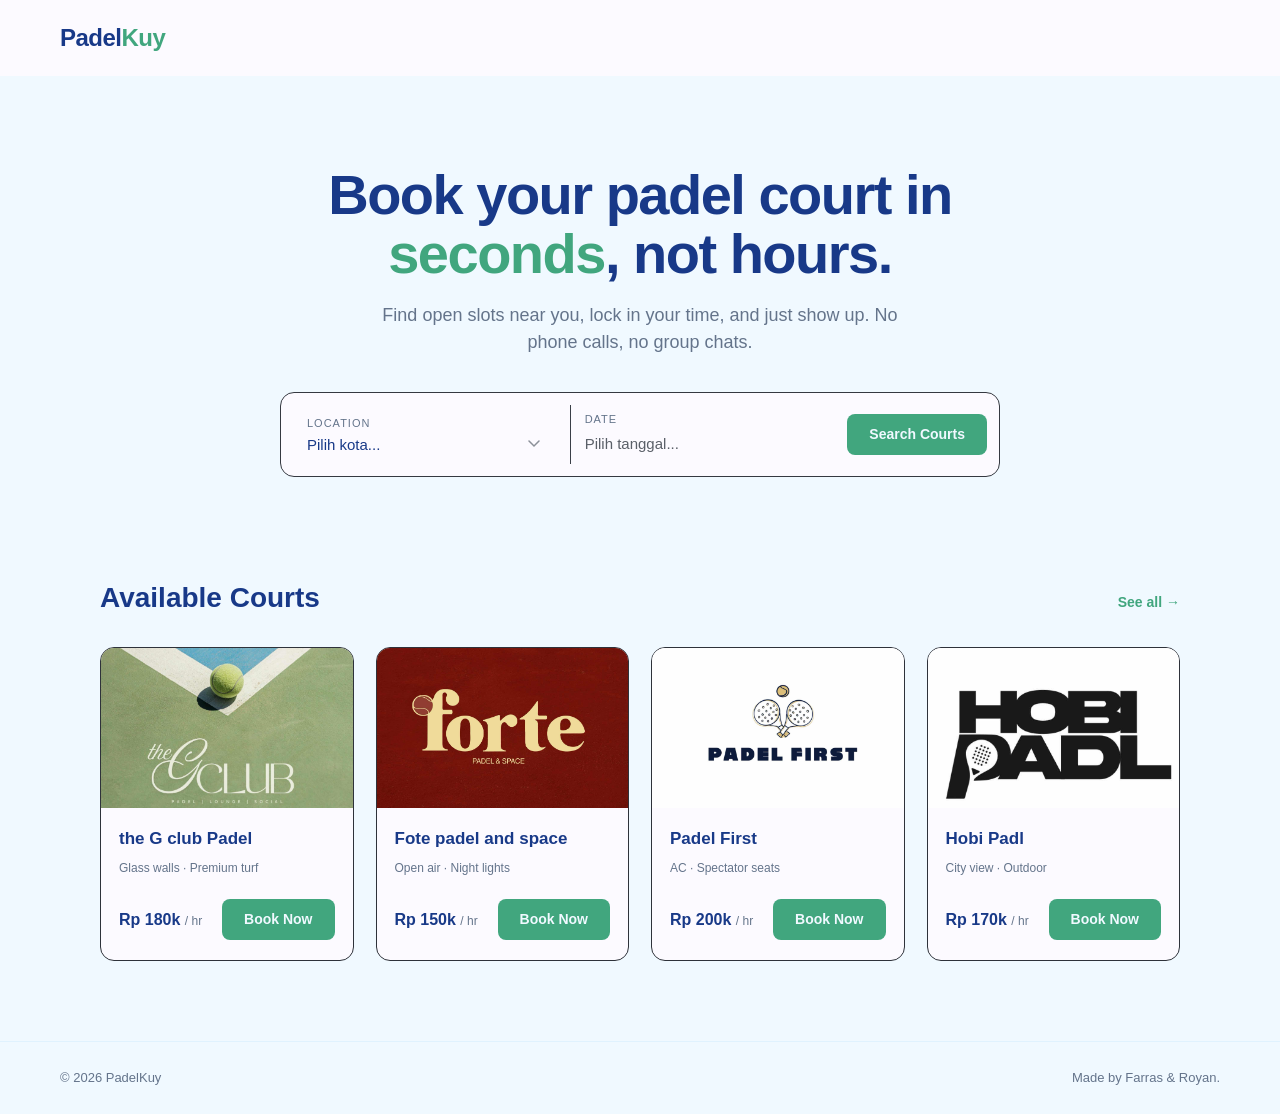
==== public/index.html @ ac5d09ec "chore: restructure to public/ web root - move frontend (index.html, detail.html, main.js, css/, asse" ====
<!DOCTYPE html>
<html lang="en">
<head>
<meta charset="UTF-8">
<meta name="viewport" content="width=device-width, initial-scale=1.0">
<title>PadelKuy — Book Your Court</title>
<link rel="stylesheet" href="css/style.css">
<script src="main.js"></script>
</head>
<body>

  <nav class="navbar">
    <div class="logo">Padel<span>Kuy</span></div>
  </nav>

  <section class="hero">
    <h1>Book your padel court in <em>seconds</em>, not hours.</h1>
    <p>Find open slots near you, lock in your time, and just show up. No phone calls, no group chats.</p>

    <div class="search-bar">
      <div class="search-field">
        <label for="loc">Location</label>
        <select id="loc">
          <option value="" disabled selected>Pilih kota...</option>
          <option>Jakarta Selatan</option>
          <option>Jakarta Pusat</option>
          <option>Jakarta Barat</option>
          <option>Jakarta Utara</option>
          <option>Bandung</option>
          <option>Bali</option>
          <option>Surabaya</option>
          <option>Yogyakarta</option>
        </select>
      </div>

      <div class="search-field" id="date-picker-wrapper">
        <label>Date</label>
        <div id="date-display" class="custom-select-display">Pilih tanggal...</div>
        <input type="hidden" id="selected-date" name="date">

        <div id="custom-calendar-popup" class="calendar-popup">
          <div class="calendar-head">
            <h4 id="kalender-bulan-tahun">April 2026</h4>
            <div class="calendar-nav">
              <button type="button" id="prev-month">‹</button>
              <button type="button" id="next-month">›</button>
            </div>
          </div>
          <div class="calendar" id="kalender-grid">
          </div>
        </div>
      </div>
      <a href="#courts" class="btn btn-primary">Search Courts</a>
    </div>
  </section>

  <section id="courts" class="courts">
    <div class="courts-header">
      <h2>Available Courts</h2>
      <a href="#" class="link">See all →</a>
    </div>

    <div class="court-grid">

      <div class="court-card">
        <div class="court-image">
          <img src="assets/images/court-1-image.jpeg" alt="the G club Padel">
        </div>
        <div class="court-body">
          <h3>the G club Padel</h3>
          <span class="court-tag">Glass walls · Premium turf</span>
          <div class="court-foot">
            <div class="price">Rp 180k <small>/ hr</small></div>
            <a href="detail.html#court-1" class="btn btn-primary">Book Now</a>
          </div>
        </div>
      </div>

      <div class="court-card">
        <div class="court-image">
          <img src="assets/images/court-2-image.jpeg" alt="Fote padel and space">
        </div>
        <div class="court-body">
          <h3>Fote padel and space</h3>
          <span class="court-tag">Open air · Night lights</span>
          <div class="court-foot">
            <div class="price">Rp 150k <small>/ hr</small></div>
            <a href="detail.html#court-2" class="btn btn-primary">Book Now</a>
          </div>
        </div>
      </div>

      <div class="court-card">
        <div class="court-image">
          <img src="assets/images/court-3-image.jpeg" alt="Padel First">
        </div>
        <div class="court-body">
          <h3>Padel First</h3>
          <span class="court-tag">AC · Spectator seats</span>
          <div class="court-foot">
            <div class="price">Rp 200k <small>/ hr</small></div>
            <a href="detail.html#court-3" class="btn btn-primary">Book Now</a>
          </div>
        </div>
      </div>

      <div class="court-card">
        <div class="court-image">
          <img src="assets/images/court-4-image.jpeg" alt="Hobi Padl">
        </div>
        <div class="court-body">
          <h3>Hobi Padl</h3>
          <span class="court-tag">City view · Outdoor</span>
          <div class="court-foot">
            <div class="price">Rp 170k <small>/ hr</small></div>
            <a href="detail.html#court-4" class="btn btn-primary">Book Now</a>
          </div>
        </div>
      </div>

    </div>
  </section>

  <footer class="footer">
    <div>© 2026 PadelKuy</div>
    <div>Made by Farras & Royan.</div>
  </footer>

</body>
</html>
---- public/css/style.css ----
:root {
  --neon: #41A67E;
  --neon-dim: #338665;
  --backcolor: #F0F9FF;
  --backcolor-soft: #fcfaff;
  --text: #183988;
  --muted: #64748B;
  --line: #E0F2FE;
}

* { box-sizing: border-box; margin: 0; padding: 0; }

body {
  font-family: -apple-system, "Segoe UI", Roboto, sans-serif;
  background: var(--backcolor);
  color: var(--text);
  line-height: 1.5;
}

a { color: inherit; text-decoration: none; }

.navbar {
  display: flex;
  background-color: var(--backcolor-soft);
  justify-content: space-between;
  align-items: center;
  padding: 20px 60px;
  border-bottom: none;
}

.logo { font-size: 24px; font-weight: 800; letter-spacing: -0.5px; }
.logo span { color: var(--neon); }

.btn {
  display: inline-block;
  padding: 10px 22px;
  border-radius: 8px;
  border: none;
  font-weight: 600;
  cursor: pointer;
  font-size: 14px;
  font-family: inherit;
  transition: transform 0.15s ease, background 0.2s ease;
}
.btn:hover { transform: translateY(-1px); }

.btn-primary { background: var(--neon); color: var(--backcolor); }
.btn-primary:hover { background: var(--neon-dim); }

.btn-ghost {
  background: transparent;
  color: var(--text);
  border: 1px solid #3a3f47;
}
.btn-ghost:hover { border-color: var(--neon); color: var(--neon); }

.footer {
  border-top: 1px solid var(--line);
  padding: 26px 60px;
  display: flex;
  justify-content: space-between;
  color: var(--muted);
  font-size: 13px;
}

/* ─── Homepage ─────────────────────────────────────────── */

.hero {
  padding: 90px 60px 70px;
  max-width: 1200px;
  margin: 0 auto;
  text-align: center
}

.hero h1 {
  font-size: 56px;
  font-weight: 800;
  line-height: 1.05;
  letter-spacing: -1.5px;
  max-width: 780px;
  margin-bottom: 18px;
  margin: 0 auto 18px auto;
}
.hero h1 em {
  color: var(--neon);
  font-style: normal;
  margin: 0 auto 18px auto;
}
.hero p {
  color: var(--muted);
  font-size: 18px;
  margin-bottom: 36px;
  max-width: 560px;
  margin: 0 auto 36px auto;
}

.search-bar {
  display: flex;
  gap: 12px;
  background: var(--backcolor-soft);
  padding: 12px;
  border-radius: 14px;
  max-width: 720px;
  align-items: center;
  border: 1px solid #353941;
  margin: 0 auto;
  text-align: left;
}

.search-field {
  flex: 1;
  display: flex;
  flex-direction: column;
  padding: 6px 14px;
}
.search-field + .search-field {
  border-left: 1px solid #3a3f47;
}
.search-field label {
  font-size: 11px;
  text-transform: uppercase;
  letter-spacing: 1px;
  color: var(--muted);
  margin-bottom: 4px;
}
.search-field input,
.search-field select {
  background: transparent;
  border: none;
  color: var(--text);
  font-size: 15px;
  outline: none;
  font-family: inherit;
  width: 100%;
}
.search-field input::placeholder { color: #5a5f68; }
.search-field select {
  cursor: pointer;
  -webkit-appearance: none;
  appearance: none;
  background-image: url("data:image/svg+xml,%3Csvg xmlns='http://www.w3.org/2000/svg' width='12' height='8' viewBox='0 0 12 8'%3E%3Cpath d='M1 1l5 5 5-5' stroke='%238b9099' stroke-width='1.5' fill='none' stroke-linecap='round'/%3E%3C/svg%3E");
  background-repeat: no-repeat;
  background-position: right 4px center;
  padding-right: 20px;
}
.search-field select option {
  background: var(--backcolor-soft);
  color: var(--text);
}

#date-picker-wrapper {
  position: relative;
}
.custom-select-display {
  color: #5a5f68;
  font-size: 15px;
  cursor: pointer;
  padding: 2px 0;
  display: flex;
  justify-content: space-between;
  align-items: center;
}
.custom-select-display.has-value {
  color: var(--text);
}
.calendar-popup {
  display: none;
  position: absolute;
  top: 100%;
  left: 0;
  width: 320px;
  background: var(--backcolor-soft);
  border: 1px solid var(--line);
  border-radius: 14px;
  padding: 20px;
  z-index: 1000;
  box-shadow: 0 10px 30px rgba(0,0,0,0.5);
  margin-top: 15px;
}
.calendar-popup.active {
  display: block;
}

.courts {
  padding: 30px 60px 80px;
  max-width: 1200px;
  margin: 0 auto;
}

.courts-header {
  display: flex;
  justify-content: space-between;
  align-items: baseline;
  margin-bottom: 28px;
}
.courts-header h2 { font-size: 28px; font-weight: 700; }
.courts-header .link { color: var(--neon); font-size: 14px; font-weight: 600; }

.court-grid {
  display: grid;
  grid-template-columns: repeat(4, 1fr);
  gap: 22px;
}

.court-card {
  background: var(--backcolor-soft);
  border-radius: 14px;
  overflow: hidden;
  border: 1px solid #2e323a;
  display: flex;
  flex-direction: column;
  transition: border-color 0.2s ease, transform 0.2s ease;
}
.court-card:hover {
  border-color: var(--neon);
  transform: translateY(-3px);
}

.court-image {
  height: 160px;
  overflow: hidden;
  background: #3a3f47;
}
.court-image img {
  width: 100%;
  height: 100%;
  object-fit: cover;
  display: block;
  transition: transform 0.3s ease;
}
.court-card:hover .court-image img { transform: scale(1.05); }

.court-body {
  padding: 18px 18px 20px;
  display: flex;
  flex-direction: column;
  gap: 8px;
  flex: 1;
}
.court-body h3 { font-size: 17px; font-weight: 700; }
.court-tag { font-size: 12px; color: var(--muted); }

.court-foot {
  margin-top: 14px;
  display: flex;
  justify-content: space-between;
  align-items: center;
}
.price { font-size: 16px; font-weight: 700; }
.price small { color: var(--muted); font-weight: 400; font-size: 12px; }

/* ─── Detail Page ───────────────────────────────────────── */

.back-container {
  max-width: 1200px;
  margin: 0 auto;
  padding: 20px 60px 0; 
}

.btn-back {
  display: inline-flex;
  align-items: center;
  gap: 8px;
  color: var(--neon); 
  font-weight: 600;
  font-size: 14px;
  transition: transform 0.2s ease, color 0.2s ease;
  text-decoration: none;
}

.btn-back i {
  font-size: 12px;
}

.btn-back:hover {
  color: var(--neon-dim);
  transform: translateX(-5px); 
}

/* .breadcrumb {
  padding-top: 10px !important; 
}

/* .breadcrumb {
  max-width: 1200px;
  margin: 0 auto;
  padding: 24px 60px 0;
  color: var(--muted);
  font-size: 13px;
}
.breadcrumb a:hover { color: var(--neon); } */

.detail-wrap {
  max-width: 1200px;
  margin: 0 auto;
  padding: 28px 60px 70px;
  display: grid;
  grid-template-columns: 1.4fr 1fr;
  gap: 40px;
}

.court-hero-img {
  height: 380px;
  border-radius: 16px;
  overflow: hidden;
  background: #3a3f47;
  margin-bottom: 26px;
}
.court-hero-img img {
  width: 100%;
  height: 100%;
  object-fit: cover;
  display: block;
}

.court-previews {
  display: grid;
  grid-template-columns: repeat(3, 1fr);
  gap: 10px;
  margin-bottom: 26px;
}

.preview-thumb {
  height: 110px;
  border-radius: 10px;
  overflow: hidden;
  background: #3a3f47;
  cursor: pointer;
  transition: filter 0.2s ease, transform 0.2s ease;
}
.preview-thumb:hover {
  filter: brightness(1.15);
  transform: translateY(-2px);
}
.preview-thumb img {
  width: 100%;
  height: 100%;
  object-fit: cover;
  display: block;
}

.court-title {
  font-size: 34px;
  font-weight: 800;
  letter-spacing: -0.8px;
  margin-bottom: 6px;
}
.court-loc {
  color: var(--muted);
  font-size: 15px;
  margin-bottom: 28px;
}
.court-loc::before { content: "📍 "; }

.section-title {
  font-size: 18px;
  font-weight: 700;
  margin-bottom: 14px;
}

.about-text {
  color: #c0c4cc;
  font-size: 15px;
  margin-bottom: 30px;
}

.amenities {
  display: grid;
  grid-template-columns: repeat(2, 1fr);
  gap: 10px 20px;
  list-style: none;
}
.amenities li {
  background: var(--backcolor-soft);
  border: 1px solid var(--line);
  padding: 12px 14px;
  border-radius: 10px;
  font-size: 14px;
  display: flex;
  align-items: center;
  gap: 10px;
}
.amenities li::before { content: "✓"; color: var(--neon); font-weight: 700; }

.booking-widget {
  background: var(--backcolor-soft);
  border: 1px solid var(--line);
  border-radius: 16px;
  padding: 26px;
  position: sticky;
  top: 24px;
  height: fit-content;
}

.price-row {
  display: flex;
  justify-content: space-between;
  align-items: baseline;
  margin-bottom: 22px;
  padding-bottom: 18px;
  border-bottom: 1px solid var(--line);
}
.price-row .price { font-size: 24px; font-weight: 800; }
.price-row .price small { color: var(--muted); font-weight: 400; font-size: 13px; }
.rating { color: var(--neon); font-size: 14px; font-weight: 600; }

.calendar-head {
  display: flex;
  justify-content: space-between;
  align-items: center;
  margin-bottom: 12px;
}
.calendar-head h4 { font-size: 15px; font-weight: 700; }
.calendar-nav { display: flex; gap: 6px; }
.calendar-nav button {
  background: transparent;
  border: 1px solid #3a3f47;
  color: var(--text);
  width: 28px;
  height: 28px;
  border-radius: 6px;
  cursor: pointer;
}

.calendar {
  display: grid;
  grid-template-columns: repeat(7, 1fr);
  gap: 4px;
  margin-bottom: 24px;
}
.day-label {
  text-align: center;
  font-size: 11px;
  color: var(--muted);
  text-transform: uppercase;
  padding: 6px 0;
}
.date-cell {
  aspect-ratio: 1 / 1;
  display: flex;
  align-items: center;
  justify-content: center;
  font-size: 13px;
  border-radius: 8px;
  cursor: pointer;
  background-color: #ebebeb;
  color: var(--text);
  transition: background 0.15s ease;
}
.date-cell:hover { background: var(--line); }
.date-cell.muted { color: var(--text); cursor: default; }
.date-cell.muted:hover { background: transparent; }
.date-cell.past {
  color: var(--text);
  background: transparent;
  cursor: not-allowed;
}
.date-cell.past:hover { background: transparent; }
a.date-cell.today {
  border: 1px solid var(--neon);
  color: var(--neon);
  font-weight: 600;
}

/* court-1 is the default; courts 2/3/4 are hidden until targeted */
.court-section { display: none; }
#court-1 { display: block; }

/* Hide court-1 when court 2/3/4 (or their slots) are active */
body:has(#court-2:target) #court-1,
body:has(#court-3:target) #court-1,
body:has(#court-4:target) #court-1,
body:has(#c2-slots-26:target) #court-1, body:has(#c2-slots-27:target) #court-1,
body:has(#c2-slots-28:target) #court-1, body:has(#c2-slots-29:target) #court-1,
body:has(#c2-slots-30:target) #court-1,
body:has(#c3-slots-26:target) #court-1, body:has(#c3-slots-27:target) #court-1,
body:has(#c3-slots-28:target) #court-1, body:has(#c3-slots-29:target) #court-1,
body:has(#c3-slots-30:target) #court-1,
body:has(#c4-slots-26:target) #court-1, body:has(#c4-slots-27:target) #court-1,
body:has(#c4-slots-28:target) #court-1, body:has(#c4-slots-29:target) #court-1,
body:has(#c4-slots-30:target) #court-1 { display: none; }

/* Show court-2 when it or its slots are targeted */
body:has(#court-2:target) #court-2,
body:has(#c2-slots-26:target) #court-2, body:has(#c2-slots-27:target) #court-2,
body:has(#c2-slots-28:target) #court-2, body:has(#c2-slots-29:target) #court-2,
body:has(#c2-slots-30:target) #court-2 { display: block; }

/* Show court-3 when it or its slots are targeted */
body:has(#court-3:target) #court-3,
body:has(#c3-slots-26:target) #court-3, body:has(#c3-slots-27:target) #court-3,
body:has(#c3-slots-28:target) #court-3, body:has(#c3-slots-29:target) #court-3,
body:has(#c3-slots-30:target) #court-3 { display: block; }

/* Show court-4 when it or its slots are targeted */
body:has(#court-4:target) #court-4,
body:has(#c4-slots-26:target) #court-4, body:has(#c4-slots-27:target) #court-4,
body:has(#c4-slots-28:target) #court-4, body:has(#c4-slots-29:target) #court-4,
body:has(#c4-slots-30:target) #court-4 { display: block; }

body:has(#c1-slots-26:target) a[href="#c1-slots-26"],
body:has(#c1-slots-27:target) a[href="#c1-slots-27"],
body:has(#c1-slots-28:target) a[href="#c1-slots-28"],
body:has(#c1-slots-29:target) a[href="#c1-slots-29"],
body:has(#c1-slots-30:target) a[href="#c1-slots-30"],
body:has(#c2-slots-26:target) a[href="#c2-slots-26"],
body:has(#c2-slots-27:target) a[href="#c2-slots-27"],
body:has(#c2-slots-28:target) a[href="#c2-slots-28"],
body:has(#c2-slots-29:target) a[href="#c2-slots-29"],
body:has(#c2-slots-30:target) a[href="#c2-slots-30"],
body:has(#c3-slots-26:target) a[href="#c3-slots-26"],
body:has(#c3-slots-27:target) a[href="#c3-slots-27"],
body:has(#c3-slots-28:target) a[href="#c3-slots-28"],
body:has(#c3-slots-29:target) a[href="#c3-slots-29"],
body:has(#c3-slots-30:target) a[href="#c3-slots-30"],
body:has(#c4-slots-26:target) a[href="#c4-slots-26"],
body:has(#c4-slots-27:target) a[href="#c4-slots-27"],
body:has(#c4-slots-28:target) a[href="#c4-slots-28"],
body:has(#c4-slots-29:target) a[href="#c4-slots-29"],
body:has(#c4-slots-30:target) a[href="#c4-slots-30"] {
  background: var(--neon);
  color: var(--backcolor);
  font-weight: 700;
  border: none;
}

.slots-wrap { margin-bottom: 20px; }

.slots-prompt {
  color: var(--muted);
  font-size: 13px;
  text-align: center;
  padding: 18px 14px;
  border: 1px dashed #3a3f47;
  border-radius: 10px;
}
body:has(.slot-group:target) .slots-prompt { display: none; }

.slot-group { display: none; }
.slot-group:target { display: block; }
.slot-group .slots-label {
  font-size: 13px;
  font-weight: 600;
  color: var(--text);
  margin-bottom: 10px;
}

.slots { display: flex; flex-wrap: wrap; gap: 8px; margin-bottom: 24px; }
.slot-option { display: contents; }

.court-tabs {
  display: flex;
  gap: 6px;
  margin-bottom: 14px;
}
.court-tab {
  flex: 1;
  text-align: center;
  padding: 7px 4px;
  border-radius: 8px;
  border: 1px solid #3a3f47;
  font-size: 12px;
  cursor: pointer;
  color: var(--muted);
  user-select: none;
  transition: border-color 0.15s, background 0.15s, color 0.15s;
}
.court-tab:hover { border-color: var(--neon); color: var(--text); }

.court-slots { display: none; }
.court-slots .slots { margin-bottom: 0; }

.slot-group input:nth-of-type(1):checked ~ div:nth-of-type(2) { display: block; }
.slot-group input:nth-of-type(2):checked ~ div:nth-of-type(3) { display: block; }
.slot-group input:nth-of-type(3):checked ~ div:nth-of-type(4) { display: block; }

.slot-group input:nth-of-type(1):checked ~ .court-tabs .court-tab:nth-child(1),
.slot-group input:nth-of-type(2):checked ~ .court-tabs .court-tab:nth-child(2),
.slot-group input:nth-of-type(3):checked ~ .court-tabs .court-tab:nth-child(3) {
  background: var(--neon);
  color: var(--backcolor);
  border-color: var(--neon);
  font-weight: 700;
}

.sr-only {
  position: absolute;
  width: 1px;
  height: 1px;
  overflow: hidden;
  clip: rect(0, 0, 0, 0);
  white-space: nowrap;
}

.slot {
  background: #ebebeb;
  padding: 8px 14px;
  border-radius: 999px;
  color: var(--text);
  font-size: 13px;
  cursor: pointer;
  font-family: inherit;
  transition: border-color 0.15s, background 0.15s, color 0.15s;
}
.slot:hover { border-color: var(--neon); }
.slot-option input:checked + .slot {
  background: var(--neon);
  color: var(--backcolor);
  border-color: var(--neon);
  font-weight: 700;
}
.slot.taken {
  color: var(--muted);
  background: transparent;
  text-decoration: line-through;
  cursor: not-allowed;
  border: 1px solid #2e323a;
}
.booking-form {
  display: flex;
  flex-direction: column;
  gap: 12px;
  border-top: 1px solid var(--line);
  padding-top: 20px;
}
.booking-form label {
  font-size: 12px;
  color: var(--muted);
  text-transform: uppercase;
  letter-spacing: 0.5px;
}
.booking-form input {
  background: var(--backcolor);
  border: 1px solid #3a3f47;
  color: var(--text);
  padding: 11px 14px;
  border-radius: 8px;
  font-size: 14px;
  font-family: inherit;
  outline: none;
}
.booking-form input:focus { border-color: var(--neon); }
.field { display: flex; flex-direction: column; gap: 5px; }
.confirm-btn { margin-top: 8px; padding: 14px; font-size: 15px; width: 100%; }

/* ─── Auth Page ─────────────────────────────────────────── */

.auth-page { display: flex; flex-direction: column; min-height: 100vh; }

.auth-wrap {
  flex: 1;
  display: flex;
  align-items: center;
  justify-content: center;
  padding: 40px 24px;
}

.auth-card {
  background: var(--backcolor-soft);
  border: 1px solid var(--line);
  border-radius: 20px;
  padding: 40px;
  width: 100%;
  max-width: 420px;
}

.auth-header { text-align: center; margin-bottom: 32px; }

.auth-logo {
  font-size: 26px;
  font-weight: 800;
  letter-spacing: -0.5px;
  margin-bottom: 20px;
}
.auth-logo span { color: var(--neon); }

.auth-header h1 {
  font-size: 24px;
  font-weight: 700;
  margin-bottom: 6px;
}
.auth-header p { color: var(--muted); font-size: 14px; }

.auth-form {
  display: flex;
  flex-direction: column;
  gap: 16px;
  margin-bottom: 20px;
}
.auth-form .field label {
  display: flex;
  justify-content: space-between;
  align-items: center;
  font-size: 12px;
  color: var(--muted);
  text-transform: uppercase;
  letter-spacing: 0.5px;
  margin-bottom: 6px;
}
.forgot-link { color: var(--neon); font-size: 12px; text-transform: none; letter-spacing: 0; }
.forgot-link:hover { text-decoration: underline; }

.auth-form input {
  width: 100%;
  background: var(--backcolor);
  border: 1px solid #3a3f47;
  color: var(--text);
  padding: 12px 14px;
  border-radius: 10px;
  font-size: 15px;
  font-family: inherit;
  outline: none;
  transition: border-color 0.15s;
}
.auth-form input:focus { border-color: var(--neon); }

.auth-submit { width: 100%; padding: 14px; font-size: 15px; margin-top: 4px; }

.auth-divider {
  display: flex;
  align-items: center;
  gap: 12px;
  color: var(--muted);
  font-size: 12px;
  margin-bottom: 16px;
}
.auth-divider::before,
.auth-divider::after {
  content: "";
  flex: 1;
  height: 1px;
  background: var(--line);
}

.btn-social {
  width: 100%;
  background: var(--backcolor);
  border: 1px solid #3a3f47;
  color: var(--text);
  padding: 12px;
  font-size: 14px;
  display: flex;
  align-items: center;
  justify-content: center;
  gap: 10px;
  margin-bottom: 24px;
}
.btn-social:hover { border-color: #5a5f68; transform: translateY(-1px); }

.auth-footer {
  text-align: center;
  color: var(--muted);
  font-size: 13px;
}
.auth-footer a { color: var(--neon); font-weight: 600; }
.auth-footer a:hover { text-decoration: underline; }


/* ─── Responsive ────────────────────────────────────────── */

@media (max-width: 900px) {
  .navbar, .footer { padding-left: 24px; padding-right: 24px; }

  .hero { padding: 60px 24px 48px; }
  .hero h1 { font-size: 40px; }
  .search-bar { flex-wrap: wrap; }
  .search-field + .search-field { border-left: none; }

  .courts { padding: 24px 24px 60px; }
  .court-grid { grid-template-columns: repeat(2, 1fr); }

.court-previews { grid-template-columns: repeat(3, 1fr); gap: 8px; }
  .preview-thumb { height: 80px; }

  .breadcrumb { padding-left: 24px; padding-right: 24px; }
  .detail-wrap {
    grid-template-columns: 1fr;
    padding: 24px;
  }
  .court-title { font-size: 26px; }
  .booking-widget { position: static; }
}
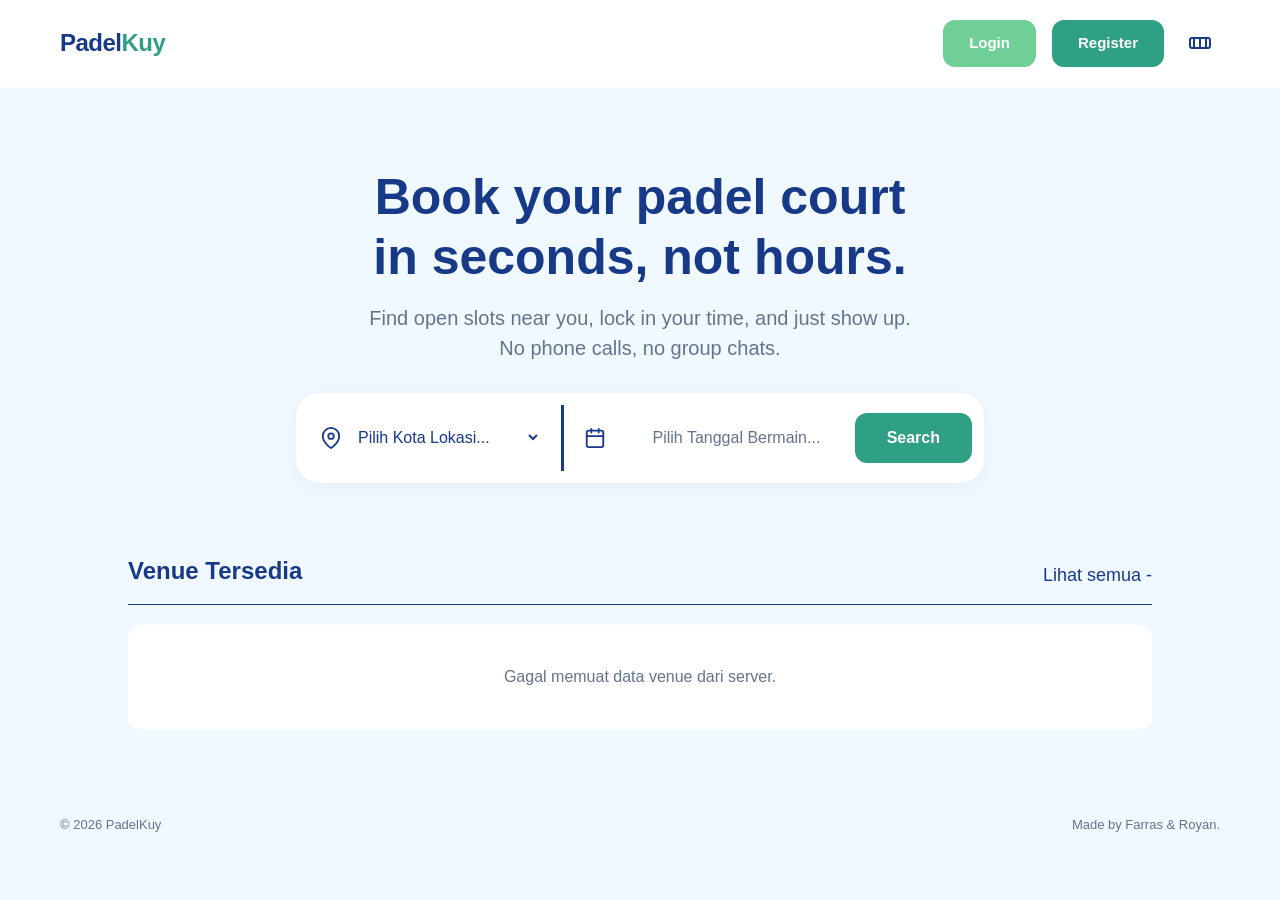
==== commit e388c9fd: "feat: implement homepage UI and wire to backend API" ====
--- a/public/index.html
+++ b/public/index.html
@@ -9,117 +9,57 @@
 </head>
 <body>
 
-  <nav class="navbar">
-    <div class="logo">Padel<span>Kuy</span></div>
-  </nav>
+    <nav class="navbar">
+        <div class="logo">Padel<span>Kuy</span></div>
+        <div id="nav-menu" class="nav-menu"></div>
+        <div id="nav-actions" class="login-register">
+        <a href="login.html" class="btn">Login</a>
+        <a href="register.html" class="btn">Register</a>
+        </div>
+    </nav>
 
-  <section class="hero">
-    <h1>Book your padel court in <em>seconds</em>, not hours.</h1>
-    <p>Find open slots near you, lock in your time, and just show up. No phone calls, no group chats.</p>
+  <header class="hero">
+        <h1>Book your padel court in seconds, not hours.</h1>
+        <p>Find open slots near you, lock in your time, and just show up. No phone calls, no group chats.</p>
+        
+      <div class="search-bar">
+          <div class="input-group location-group">
+              <svg class="input-icon" xmlns="http://www.w3.org/2000/svg" width="22" height="22" viewBox="0 0 24 24" fill="none" stroke="currentColor" stroke-width="2" stroke-linecap="round" stroke-linejoin="round"><path d="M21 10c0 7-9 13-9 13s-9-6-9-13a9 9 0 0 1 18 0z"></path><circle cx="12" cy="10" r="3"></circle></svg>
+              
+              <select id="city-filter">
+                  <option value="">Pilih Kota Lokasi...</option>
+                  <option value="Jakarta">Jakarta</option>
+                  <option value="Surabaya">Surabaya</option>
+              </select>
+          </div>
+        
+          <div class="input-group date-group" id="date-picker-wrapper">
+              <svg class="input-icon" xmlns="http://www.w3.org/2000/svg" width="22" height="22" viewBox="0 0 24 24" fill="none" stroke="currentColor" stroke-width="2" stroke-linecap="round" stroke-linejoin="round"><rect x="3" y="4" width="18" height="18" rx="2" ry="2"></rect><line x1="16" y1="2" x2="16" y2="6"></line><line x1="8" y1="2" x2="8" y2="6"></line><line x1="3" y1="10" x2="21" y2="10"></line></svg>
+              
+              <div id="date-display" class="date-placeholder">Pilih Tanggal Bermain...</div>
+              <input type="hidden" id="selected-date">
+              
+              <div id="custom-calendar-popup" class="calendar-popup">
+                  <div class="calendar-header">
+                      <button id="prev-month">&lt;</button>
+                      <span id="kalender-bulan-tahun"></span>
+                      <button id="next-month">&gt;</button>
+                  </div>
+                  <div id="kalender-grid" class="calendar-grid"></div>
+              </div>
+          </div>
+        
+          <button id="search-btn">Search</button>
+      </div>
+    </header>
 
-    <div class="search-bar">
-      <div class="search-field">
-        <label for="loc">Location</label>
-        <select id="loc">
-          <option value="" disabled selected>Pilih kota...</option>
-          <option>Jakarta Selatan</option>
-          <option>Jakarta Pusat</option>
-          <option>Jakarta Barat</option>
-          <option>Jakarta Utara</option>
-          <option>Bandung</option>
-          <option>Bali</option>
-          <option>Surabaya</option>
-          <option>Yogyakarta</option>
-        </select>
+  <main>
+      <div class="section-header">
+          <h2>Venue Tersedia</h2>
+          <a href="#">Lihat semua -</a>
       </div>
-
-      <div class="search-field" id="date-picker-wrapper">
-        <label>Date</label>
-        <div id="date-display" class="custom-select-display">Pilih tanggal...</div>
-        <input type="hidden" id="selected-date" name="date">
-
-        <div id="custom-calendar-popup" class="calendar-popup">
-          <div class="calendar-head">
-            <h4 id="kalender-bulan-tahun">April 2026</h4>
-            <div class="calendar-nav">
-              <button type="button" id="prev-month">‹</button>
-              <button type="button" id="next-month">›</button>
-            </div>
-          </div>
-          <div class="calendar" id="kalender-grid">
-          </div>
-        </div>
-      </div>
-      <a href="#courts" class="btn btn-primary">Search Courts</a>
-    </div>
-  </section>
-
-  <section id="courts" class="courts">
-    <div class="courts-header">
-      <h2>Available Courts</h2>
-      <a href="#" class="link">See all →</a>
-    </div>
-
-    <div class="court-grid">
-
-      <div class="court-card">
-        <div class="court-image">
-          <img src="assets/images/court-1-image.jpeg" alt="the G club Padel">
-        </div>
-        <div class="court-body">
-          <h3>the G club Padel</h3>
-          <span class="court-tag">Glass walls · Premium turf</span>
-          <div class="court-foot">
-            <div class="price">Rp 180k <small>/ hr</small></div>
-            <a href="detail.html#court-1" class="btn btn-primary">Book Now</a>
-          </div>
-        </div>
-      </div>
-
-      <div class="court-card">
-        <div class="court-image">
-          <img src="assets/images/court-2-image.jpeg" alt="Fote padel and space">
-        </div>
-        <div class="court-body">
-          <h3>Fote padel and space</h3>
-          <span class="court-tag">Open air · Night lights</span>
-          <div class="court-foot">
-            <div class="price">Rp 150k <small>/ hr</small></div>
-            <a href="detail.html#court-2" class="btn btn-primary">Book Now</a>
-          </div>
-        </div>
-      </div>
-
-      <div class="court-card">
-        <div class="court-image">
-          <img src="assets/images/court-3-image.jpeg" alt="Padel First">
-        </div>
-        <div class="court-body">
-          <h3>Padel First</h3>
-          <span class="court-tag">AC · Spectator seats</span>
-          <div class="court-foot">
-            <div class="price">Rp 200k <small>/ hr</small></div>
-            <a href="detail.html#court-3" class="btn btn-primary">Book Now</a>
-          </div>
-        </div>
-      </div>
-
-      <div class="court-card">
-        <div class="court-image">
-          <img src="assets/images/court-4-image.jpeg" alt="Hobi Padl">
-        </div>
-        <div class="court-body">
-          <h3>Hobi Padl</h3>
-          <span class="court-tag">City view · Outdoor</span>
-          <div class="court-foot">
-            <div class="price">Rp 170k <small>/ hr</small></div>
-            <a href="detail.html#court-4" class="btn btn-primary">Book Now</a>
-          </div>
-        </div>
-      </div>
-
-    </div>
-  </section>
+      <div class="venue-grid"></div>
+  </main>
 
   <footer class="footer">
     <div>© 2026 PadelKuy</div>
--- a/public/css/style.css
+++ b/public/css/style.css
@@ -1,11 +1,11 @@
 :root {
-  --neon: #41A67E;
-  --neon-dim: #338665;
+  --neon: #2FA084;
+  --neon-dim: #6FCF97;
   --backcolor: #F0F9FF;
-  --backcolor-soft: #fcfaff;
+  --backcolor-soft: #ffffff;
   --text: #183988;
   --muted: #64748B;
-  --line: #E0F2FE;
+  --line: #B8E9CD;
 }
 
 * { box-sizing: border-box; margin: 0; padding: 0; }
@@ -30,6 +30,92 @@
 
 .logo { font-size: 24px; font-weight: 800; letter-spacing: -0.5px; }
 .logo span { color: var(--neon); }
+
+/* Layout Navbar Actions */
+#nav-actions {
+    display: flex;
+    align-items: center;
+    gap: 24px;
+}
+
+/* Layout Navbar Actions */
+#nav-actions {
+    display: flex;
+    align-items: center;
+    gap: 16px; /* Jarak antar tombol */
+}
+
+/* --- Styling Button Login & Register --- */
+.nav-btn {
+    padding: 10px 24px;
+    border-radius: 12px; 
+    font-weight: 600;
+    font-size: 15px;
+    transition: 0.2s ease;
+    text-align: center;
+    cursor: pointer;
+}
+
+/* Tombol Login (Gaya Outline / Garis) */
+.btn-login {
+    background: var(--neon-dim);
+    color: var(--backcolor-soft);
+    border: 2px solid var(--neon-dim);
+}
+
+.btn-login:hover {
+    background: var(--neon);
+    border: 2px solid var(--neon);
+}
+
+/* Tombol Register (Gaya Solid / Persis Tombol Search) */
+.btn-register {
+    background: var(--neon);
+    color: #fff;
+    border: 2px solid var(--neon);
+}
+
+.btn-register:hover {
+    background: var(--neon-dim);
+    border-color: var(--neon-dim);
+}
+
+/* --- Teks Profil (Saat Logged In) --- */
+.profile-name {
+    font-weight: 600;
+    color: var(--backcolor-soft);
+    background: var(--neon);
+    padding: 8px 16px;
+    border-radius: 12px;
+    font-size: 16px;
+    margin-right: 8px; /* Memberi jarak ke ikon tiket */
+}
+
+/* Wrapper Ikon Tiket */
+.ticket-icon-wrapper {
+    position: relative;
+    display: flex;
+    align-items: center;
+    color: var(--text);
+    transition: 0.2s ease;
+    padding: 8px; /* Area klik diperbesar sedikit */
+}
+
+.ticket-icon-wrapper:hover {
+    color: var(--neon);
+}
+
+/* Titik Merah Notifikasi */
+.notif-badge {
+    position: absolute;
+    top: 4px;
+    right: 2px;
+    width: 10px;
+    height: 10px;
+    background-color: #ff3b30; 
+    border-radius: 50%;
+    border: 2px solid var(--backcolor-soft); 
+}
 
 .btn {
   display: inline-block;
@@ -55,7 +141,6 @@
 .btn-ghost:hover { border-color: var(--neon); color: var(--neon); }
 
 .footer {
-  border-top: 1px solid var(--line);
   padding: 26px 60px;
   display: flex;
   justify-content: space-between;
@@ -66,20 +151,19 @@
 /* ─── Homepage ─────────────────────────────────────────── */
 
 .hero {
-  padding: 90px 60px 70px;
-  max-width: 1200px;
+  padding: 80px 40px 40px;
+  max-width: 60%;
   margin: 0 auto;
   text-align: center
 }
 
 .hero h1 {
-  font-size: 56px;
-  font-weight: 800;
-  line-height: 1.05;
-  letter-spacing: -1.5px;
-  max-width: 780px;
-  margin-bottom: 18px;
-  margin: 0 auto 18px auto;
+  font-size: 50px;
+  font-weight: 700;
+  line-height: 1.2;
+  max-width: 550px;
+  margin-bottom: 16px;
+  margin: 0 auto 16px auto;
 }
 .hero h1 em {
   color: var(--neon);
@@ -88,97 +172,226 @@
 }
 .hero p {
   color: var(--muted);
-  font-size: 18px;
+  font-size: 20px;
   margin-bottom: 36px;
-  max-width: 560px;
-  margin: 0 auto 36px auto;
-}
-
+  max-width: 550px;
+  margin: 0 auto 30px auto;
+}
+
+/* search   */
 .search-bar {
   display: flex;
-  gap: 12px;
+  align-items: center;
   background: var(--backcolor-soft);
-  padding: 12px;
-  border-radius: 14px;
-  max-width: 720px;
-  align-items: center;
-  border: 1px solid #353941;
+  border-radius: 24px;
+  padding: 12px 12px 12px 24px;
+  max-width: 864px;
+  height: 90px;
   margin: 0 auto;
-  text-align: left;
-}
-
-.search-field {
-  flex: 1;
-  display: flex;
-  flex-direction: column;
-  padding: 6px 14px;
-}
-.search-field + .search-field {
-  border-left: 1px solid #3a3f47;
-}
-.search-field label {
-  font-size: 11px;
-  text-transform: uppercase;
-  letter-spacing: 1px;
-  color: var(--muted);
-  margin-bottom: 4px;
-}
-.search-field input,
-.search-field select {
-  background: transparent;
+  box-shadow: 0 4px 20px rgba(0, 0, 0, 0.05);
   border: none;
-  color: var(--text);
-  font-size: 15px;
-  outline: none;
-  font-family: inherit;
-  width: 100%;
-}
-.search-field input::placeholder { color: #5a5f68; }
-.search-field select {
-  cursor: pointer;
-  -webkit-appearance: none;
-  appearance: none;
-  background-image: url("data:image/svg+xml,%3Csvg xmlns='http://www.w3.org/2000/svg' width='12' height='8' viewBox='0 0 12 8'%3E%3Cpath d='M1 1l5 5 5-5' stroke='%238b9099' stroke-width='1.5' fill='none' stroke-linecap='round'/%3E%3C/svg%3E");
-  background-repeat: no-repeat;
-  background-position: right 4px center;
-  padding-right: 20px;
-}
-.search-field select option {
-  background: var(--backcolor-soft);
-  color: var(--text);
-}
-
-#date-picker-wrapper {
-  position: relative;
-}
-.custom-select-display {
-  color: #5a5f68;
-  font-size: 15px;
-  cursor: pointer;
-  padding: 2px 0;
-  display: flex;
-  justify-content: space-between;
-  align-items: center;
-}
-.custom-select-display.has-value {
-  color: var(--text);
-}
+}
+
+/* --- Grup Input & Icon --- */
+.input-group {
+    display: flex;
+    align-items: center;
+    height: 100%;
+    position: relative;
+}
+
+.input-icon {
+    color: var(--text);
+    margin-right: 12px;
+    flex-shrink: 0;
+}
+
+.location-group {
+    flex: 0.45;
+    border-right: 3px solid var(--text); 
+    padding-right: 20px;
+}
+
+.date-group {
+    flex: 0.55;
+    padding-left: 20px;
+    cursor: pointer;
+}
+
+.search-bar select {
+    border: none;
+    outline: none;
+    padding: 14px 0;
+    font-size: 16px;
+    flex: 1;
+    background: transparent;
+    color: var(--text);
+    cursor: pointer;
+    font-family: inherit;
+}
+
+.date-placeholder {
+    font-size: 16px;
+    color: var(--muted); /* Warna agak redup saat belum dipilih */
+    flex: 1;
+    user-select: none;
+}
+
+.date-placeholder.has-value {
+    color: var(--text); /* Berubah gelap saat tanggal sudah dipilih */
+    font-weight: 500;
+}
+
+/* Tombol Search menyesuaikan warna brand */
+#search-btn {
+    background: var(--neon);
+    color: #fff;
+    border: none;
+    border-radius: 12px;
+    padding: 16px 32px;
+    font-size: 16px;
+    font-weight: 600;
+    cursor: pointer;
+    transition: 0.2s ease;
+}
+
+#search-btn:hover {
+    background: var(--neon-dim);
+
+}
+
+/* calendar */
 .calendar-popup {
-  display: none;
-  position: absolute;
-  top: 100%;
-  left: 0;
-  width: 320px;
-  background: var(--backcolor-soft);
-  border: 1px solid var(--line);
-  border-radius: 14px;
-  padding: 20px;
-  z-index: 1000;
-  box-shadow: 0 10px 30px rgba(0,0,0,0.5);
-  margin-top: 15px;
-}
+    position: absolute;
+    top: calc(100% + 15px); /* Jarak dari search bar */
+    left: 0;
+    width: 320px;
+    background: #fff;
+    border-radius: 16px;
+    padding: 20px;
+    box-shadow: 0 10px 30px rgba(0, 0, 0, 0.1);
+    border: 1px solid var(--line);
+    z-index: 100;
+    
+    /* Disembunyikan secara default */
+    opacity: 0;
+    visibility: hidden;
+    transform: translateY(-10px);
+    transition: all 0.3s ease;
+}
+
+/* Muncul saat class active ditambahkan oleh JavaScript */
 .calendar-popup.active {
-  display: block;
+    opacity: 1;
+    visibility: visible;
+    transform: translateY(0);
+}
+
+/* Header Kalender (Bulan & Tombol Navigasi) */
+.calendar-header {
+    display: flex;
+    justify-content: space-between;
+    align-items: center;
+    margin-bottom: 20px;
+    font-weight: 600;
+    color: var(--text);
+}
+
+.calendar-header button {
+    background: var(--backcolor-soft);
+    border: none;
+    width: 32px;
+    height: 32px;
+    border-radius: 8px;
+    cursor: pointer;
+    font-size: 16px;
+    color: var(--text);
+    transition: 0.2s;
+}
+
+.calendar-header button:hover {
+    background: var(--line);
+}
+
+/* Grid Kalender (7 Kolom untuk Hari) */
+.calendar-grid {
+    display: grid;
+    grid-template-columns: repeat(7, 1fr);
+    gap: 8px;
+    text-align: center;
+}
+
+/* Label Hari (Su, Mo, Tu, dll) */
+.day-label {
+    font-size: 12px;
+    font-weight: 600;
+    color: var(--muted);
+    margin-bottom: 8px;
+    text-transform: uppercase;
+}
+
+/* Kotak Tanggal */
+.date-cell {
+    padding: 8px 0;
+    border-radius: 8px;
+    font-size: 14px;
+    cursor: pointer;
+    transition: 0.2s ease;
+    background: var(--neon-dim); 
+    color: #fff; 
+    font-weight: 500;
+}
+
+.date-cell:hover:not(.empty):not(.past) {
+    background: var(--neon); 
+    transform: scale(1.05); 
+}
+/* Tanggal yang kosong atau sudah lewat */
+.date-cell.empty,
+.date-cell.past {
+    background: var(--line);
+    color: #fff;
+    pointer-events: none;
+}
+.date-cell.empty:empty {
+    background: transparent;
+}
+
+/* Styling Header Section (Garis bawah panjang) */
+.section-header {
+    display: flex;
+    justify-content: space-between;
+    align-items: flex-end;
+    width: 80%;
+    max-width: 1152px;
+    margin: 30px auto 20px auto;
+    padding-bottom: 15px;
+    border-bottom: 1px solid var(--text);
+}
+
+.section-header h2 {
+    font-size: 24px;
+    font-weight: 600;
+    color: var(--text);
+    margin: 0;
+}
+
+.section-header a {
+    color: var(--text);
+    font-size: 18px;
+    font-weight: 500;
+}
+
+/* Jarak untuk Grid Venue agar sejajar dengan header */
+.venue-grid {
+    width: 80%;
+    max-width: 1152px;
+    margin: 0 auto; /* Tengah */
+    padding: 0 0 60px 0;
+    
+    display: grid;
+    grid-template-columns: repeat(auto-fill, minmax(280px, 1fr));
+    gap: 20px;
 }
 
 .courts {
@@ -249,9 +462,19 @@
 .price { font-size: 16px; font-weight: 700; }
 .price small { color: var(--muted); font-weight: 400; font-size: 12px; }
 
+.empty-state {
+  grid-column: 1 / -1;
+  text-align: center;
+  padding: 40px;
+  color: var(--muted);
+  font-size: 16px;
+  background: white;
+  border-radius: 12px;
+}
+
 /* ─── Detail Page ───────────────────────────────────────── */
 
-.back-container {
+/* .back-container {
   max-width: 1200px;
   margin: 0 auto;
   padding: 20px 60px 0; 
@@ -275,7 +498,7 @@
 .btn-back:hover {
   color: var(--neon-dim);
   transform: translateX(-5px); 
-}
+} */
 
 /* .breadcrumb {
   padding-top: 10px !important; 
@@ -290,7 +513,7 @@
 }
 .breadcrumb a:hover { color: var(--neon); } */
 
-.detail-wrap {
+/* .detail-wrap {
   max-width: 1200px;
   margin: 0 auto;
   padding: 28px 60px 70px;
@@ -460,7 +683,7 @@
   border: 1px solid var(--neon);
   color: var(--neon);
   font-weight: 600;
-}
+} */
 
 /* court-1 is the default; courts 2/3/4 are hidden until targeted */
 .court-section { display: none; }
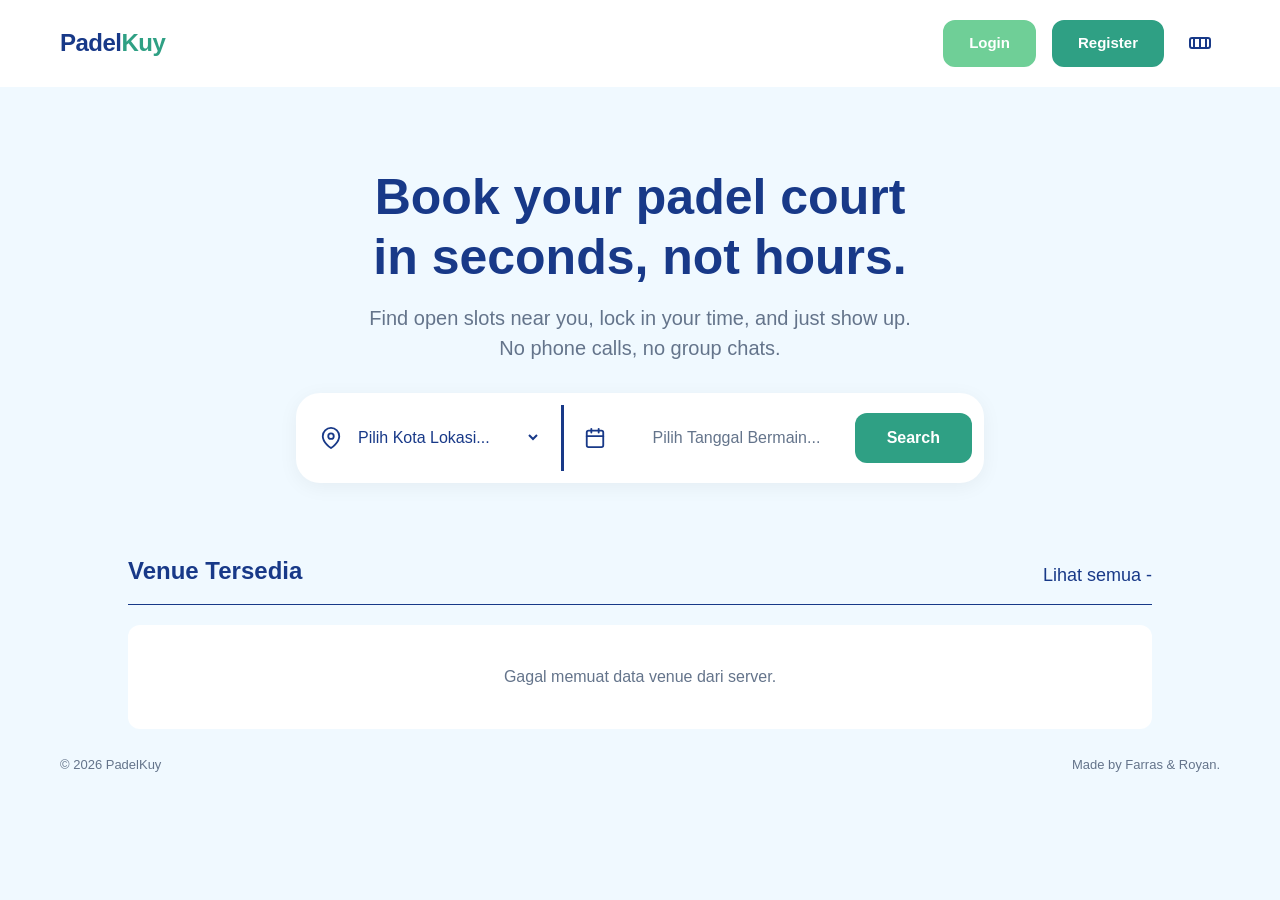
==== commit d7b72f77: "feat(frontend): refresh customer + admin UI from the frontend branch Bring the newer frontend work (" ====
--- a/public/index.html
+++ b/public/index.html
@@ -28,6 +28,9 @@
               
               <select id="city-filter">
                   <option value="">Pilih Kota Lokasi...</option>
+                  <option value="Bandung">Bandung</option>
+                  <option value="Jakarta Selatan">Jakarta Selatan</option>
+                  <option value="Jakarta Timur">Jakarta Timur</option>
                   <option value="Jakarta">Jakarta</option>
                   <option value="Surabaya">Surabaya</option>
               </select>
--- a/public/css/style.css
+++ b/public/css/style.css
@@ -8,7 +8,12 @@
   --line: #B8E9CD;
 }
 
-* { box-sizing: border-box; margin: 0; padding: 0; }
+* { box-sizing: border-box; margin: 0; padding: 0; 
+    -ms-overflow-style: none;
+    scrollbar-width: none;}
+*::-webkit-scrollbar {
+    display: none;
+}
 
 body {
   font-family: -apple-system, "Segoe UI", Roboto, sans-serif;
@@ -35,13 +40,6 @@
 #nav-actions {
     display: flex;
     align-items: center;
-    gap: 24px;
-}
-
-/* Layout Navbar Actions */
-#nav-actions {
-    display: flex;
-    align-items: center;
     gap: 16px; /* Jarak antar tombol */
 }
 
@@ -64,7 +62,7 @@
 }
 
 .btn-login:hover {
-    background: var(--neon);
+    background: var(--neon-dim);
     border: 2px solid var(--neon);
 }
 
@@ -383,605 +381,1015 @@
 }
 
 /* Jarak untuk Grid Venue agar sejajar dengan header */
+/* Jarak untuk Grid Venue agar sejajar dengan header */
 .venue-grid {
+    display: grid;
+    grid-template-columns: repeat(auto-fill, minmax(300px, 1fr));
+    gap: 24px;
     width: 80%;
-    max-width: 1152px;
-    margin: 0 auto; /* Tengah */
-    padding: 0 0 60px 0;
-    
+    max-width: 1200px;
+    margin: 0 auto;
+}
+
+.court-card {
+    background: #ffffff;
+    border: none;
+    border-radius: 16px;
+    overflow: hidden;
+    transition: transform 0.2s, box-shadow 0.2s;
+    display: flex;
+    flex-direction: column;
+}
+
+.court-card:hover {
+    border-color: var(--neon);
+    transform: translateY(-3px);
+    box-shadow: 0 12px 24px rgba(24, 57, 136, 0.08); /* Tambahan shadow halus saat di-hover */
+}
+
+.court-image {
+    width: 100%;
+    height: 200px; 
+    overflow: hidden;
+    border-radius: 16px 16px 0 0; 
+}
+
+.court-image img {
+    width: 100%;
+    height: 100%;
+    object-fit: cover;
+    display: block;
+    transition: transform 0.3s ease;
+}
+
+.court-card:hover .court-image img { 
+    transform: scale(1.05); 
+}
+
+.court-body {
+    padding: 18px 18px 20px;
+    display: flex;
+    flex-direction: column;
+    gap: 8px;
+    flex: 1;
+}
+
+.court-body h3 { 
+    font-size: 17px; 
+    font-weight: 700; 
+    margin: 0;
+}
+
+.court-tag { 
+    font-size: 12px; 
+    color: var(--muted); 
+}
+
+.court-foot {
+    margin-top: auto; 
+    padding-top: 14px;
+    display: flex;
+    justify-content: space-between;
+    align-items: center;
+}
+
+.price { 
+    font-size: 16px; 
+    font-weight: 700; 
+    color: var(--neon);
+}
+
+.empty-state {
+    grid-column: 1 / -1;
+    text-align: center;
+    padding: 40px;
+    color: var(--muted);
+    font-size: 16px;
+    background: white;
+    border-radius: 12px;
+}
+
+/* ─── Detail Page ───────────────────────────────────────── */
+
+/* Layout Halaman Detail */
+.back-container { padding: 20px 60px 0; }
+.btn-back { color: var(--text); font-weight: 600; font-size: 16px; }
+
+.detail-wrap { 
+    padding: 20px 60px 60px; 
+    max-width: 1200px; 
+    margin: 0 auto; 
+    display: flex; 
+    flex-direction: column; 
+    gap: 40px; 
+}
+
+/* Header Info Venue */
+.venue-header h1 { font-size: 32px; color: var(--text); margin-bottom: 8px; }
+.venue-address { color: var(--muted); font-size: 16px; margin-bottom: 24px; }
+.venue-desc h3 { margin-bottom: 12px; color: var(--text); }
+.venue-desc p { color: var(--muted); line-height: 1.6; margin-bottom: 24px; }
+
+/* --- Gallery 3 Slot (1 Besar Kiri, 2 Kecil Kanan) --- */
+.venue-gallery { 
+    display: grid; 
+    grid-template-columns: 2fr 1fr; 
+    grid-template-rows: 200px 200px; 
+    gap: 16px; 
+    margin-bottom: 24px; 
+}
+.gallery-img { 
+    width: 100%; 
+    height: 100%; 
+    object-fit: cover; 
+    border-radius: 16px; 
+    background-color: #E2E4E5;
+}
+.img-main { 
+    grid-row: 1 / span 2; /* Mengambil 2 baris penuh di kiri */
+}
+
+/* --- Fasilitas (Berbentuk Button) --- */
+.facilities { 
+    display: flex; 
+    flex-wrap: wrap; 
+    gap: 12px; 
+}
+.facility-item { 
+    display: flex; 
+    align-items: center; 
+    gap: 10px; 
+    padding: 10px 20px; 
+    border: none; 
+    border-radius: 12px;
+    font-size: 14px; 
+    font-weight: 500; 
+    color: var(--backcolor-soft); 
+    background: var(--neon);
+}
+.facility-icon { 
+    width: 20px; 
+    height: 20px; 
+    display: flex; 
+    align-items: center; 
+    justify-content: center; 
+}
+.facility-icon svg {
+    width: 100%;
+    height: 100%;
+}
+
+/* --- Layout Booking (Bersebelahan) --- */
+.booking-section h2 { margin-bottom: 16px; color: var(--text); }
+.booking-header {
+    display: flex;
+    justify-content: space-between;
+    align-items: flex-end;
+    margin-bottom: 24px;
+    border-bottom: 1px solid var(--text);
+    padding-bottom: 12px;
+}
+.booking-header h2 {
+    margin: 0;
+    color: var(--text);
+}
+.selected-date-label {
+    margin: 0;
+    font-size: 18px;
+    color: var(--backcolor-soft);
+    padding: 8px 16px;
+    background: var(--neon);
+    border-radius: 12px;
+    font-weight: 600;
+}
+.booking-content {
     display: grid;
-    grid-template-columns: repeat(auto-fill, minmax(280px, 1fr));
-    gap: 20px;
-}
-
-.courts {
-  padding: 30px 60px 80px;
-  max-width: 1200px;
-  margin: 0 auto;
-}
-
-.courts-header {
+    grid-template-columns: 320px 1fr; /* Kalender 320px, sisanya untuk lapangan */
+    gap: 32px;
+    align-items: start;
+}
+
+/* --- Styling Grid Kalender Inline (Halaman Detail) --- */
+.inline-calendar {
+    background: #fff;
+    border: none;
+    border-radius: 16px;
+    padding: 20px;
+    position: sticky; 
+    top: 20px;
+}
+.inline-calendar .calendar-header {
+    display: flex;
+    justify-content: space-between;
+    align-items: center;
+    margin-bottom: 16px;
+    font-weight: 600;
+}
+.inline-calendar .calendar-header button {
+    background: var(--backcolor-soft);
+    border: none;
+    width: 32px;
+    height: 32px;
+    border-radius: 8px;
+    cursor: pointer;
+    font-weight: bold;
+}
+.inline-calendar .calendar-grid {
+    display: grid;
+    grid-template-columns: repeat(7, 1fr);
+    gap: 8px;
+    text-align: center;
+}
+.inline-calendar .day-label {
+    font-size: 12px;
+    font-weight: 600;
+    color: var(--muted);
+    margin-bottom: 8px;
+}
+.inline-calendar .date-cell {
+    padding: 8px 0;
+    border-radius: 8px;
+    font-size: 14px;
+    cursor: pointer;
+    background: var(--neon-dim);
+    color: var(--backcolor-soft);
+    transition: 0.2s ease;
+}
+.inline-calendar .date-cell:hover:not(.past):not(.empty) {
+    background: var(--neon);
+    color: #fff;
+}
+.inline-calendar .date-cell.past {
+    color: #fff;
+    background: var(--line);
+    pointer-events: none;
+}
+/* Memperbaiki logic warna kalender lewat class */
+.inline-calendar .date-cell.selected {
+    background: var(--neon) !important;
+    color: #fff !important;
+    font-weight: bold;
+    transform: scale(1.05);
+}
+
+/* --- Court Accordion & Slots --- */
+.court-item { 
+    border: none; 
+    border-radius: 12px; 
+    margin-bottom: 16px; 
+    overflow: hidden; 
+    background: #fff; 
+}
+.court-header { 
+    padding: 16px 24px; 
+    display: flex; 
+    justify-content: space-between; 
+    align-items: center; 
+}
+
+.court-header h4 { margin: 0; font-size: 18px; color: var(--text); }
+.court-header span { font-size: 14px; color: var(--muted); font-weight: normal; margin-left: 8px; }
+
+.btn-cek-jadwal { 
+    background: var(--neon-dim); 
+    border: none; 
+    color: var(--backcolor-soft); 
+    padding: 8px 16px; 
+    border-radius: 8px; 
+    cursor: pointer; 
+    font-weight: 600; 
+}
+.btn-cek-jadwal:hover { background: var(--neon); }
+
+.court-body-expand {
+    display: none;
+    border-top: 1px solid var(--line);
+    background: var(--backcolor-soft);
+    padding: 24px;
+}
+.court-item.expanded .court-body-expand { 
+    display: block; 
+}
+
+/* Court Slots */
+.court-slots { 
+    display: grid; 
+    grid-template-columns: repeat(auto-fill, minmax(100px, 1fr)); 
+    gap: 12px; 
+    margin-bottom: 24px;
+}
+.slot-btn { 
+    padding: 8px; 
+    border: 1px solid var(--line); 
+    border-radius: 8px; 
+    background: #fff; 
+    text-align: center; 
+    cursor: pointer; 
+    color: var(--text); 
+    transition: 0.2s;
+    display: flex;
+    flex-direction: column;
+    gap: 4px;
+}
+.slot-time { font-size: 14px; font-weight: 600; }
+.slot-price { font-size: 12px; }
+
+.slot-btn:hover:not(.booked) { border-color: var(--neon); color: var(--neon); }
+.slot-btn.selected { background: var(--neon); color: #fff; border-color: var(--neon); }
+.slot-btn.booked { background: #E2E4E5; color: #A3A3A3; pointer-events: none; border-color: transparent; }
+
+/* Action Buttons */
+.court-action {
+    display: flex;
+    justify-content: flex-end;
+    padding-top: 16px;
+}
+.btn-konfirmasi {
+    background: var(--neon);
+    color: #fff;
+    border: none;
+    padding: 12px 32px;
+    border-radius: 12px;
+    font-size: 16px;
+    font-weight: 600;
+    cursor: pointer;
+    transition: 0.2s;
+}
+.btn-konfirmasi:disabled { background: var(--line); cursor: not-allowed; opacity: 0.7; }
+
+/* ─── Auth Page ─────────────────────────────────────────── */
+
+/* Container Utama Full Screen */
+.auth-page {
   display: flex;
-  justify-content: space-between;
-  align-items: baseline;
-  margin-bottom: 28px;
-}
-.courts-header h2 { font-size: 28px; font-weight: 700; }
-.courts-header .link { color: var(--neon); font-size: 14px; font-weight: 600; }
-
-.court-grid {
-  display: grid;
-  grid-template-columns: repeat(4, 1fr);
-  gap: 22px;
-}
-
-.court-card {
-  background: var(--backcolor-soft);
-  border-radius: 14px;
-  overflow: hidden;
-  border: 1px solid #2e323a;
+  margin: 0;
+  padding: 0;
+  background: var(--backcolor);
+  height: 1024px
+}
+
+/* Sisi Kiri: Gambar Background */
+.auth-hero {
+  width: 50%; 
+  background: url('../assets/images/login-bg.png') center 100% no-repeat;
   display: flex;
   flex-direction: column;
-  transition: border-color 0.2s ease, transform 0.2s ease;
-}
-.court-card:hover {
-  border-color: var(--neon);
-  transform: translateY(-3px);
-}
-
-.court-image {
-  height: 160px;
-  overflow: hidden;
-  background: #3a3f47;
-}
-.court-image img {
-  width: 100%;
-  height: 100%;
-  object-fit: cover;
-  display: block;
-  transition: transform 0.3s ease;
-}
-.court-card:hover .court-image img { transform: scale(1.05); }
-
-.court-body {
-  padding: 18px 18px 20px;
-  display: flex;
-  flex-direction: column;
-  gap: 8px;
-  flex: 1;
-}
-.court-body h3 { font-size: 17px; font-weight: 700; }
-.court-tag { font-size: 12px; color: var(--muted); }
-
-.court-foot {
-  margin-top: 14px;
-  display: flex;
-  justify-content: space-between;
-  align-items: center;
-}
-.price { font-size: 16px; font-weight: 700; }
-.price small { color: var(--muted); font-weight: 400; font-size: 12px; }
-
-.empty-state {
-  grid-column: 1 / -1;
-  text-align: center;
-  padding: 40px;
-  color: var(--muted);
-  font-size: 16px;
-  background: white;
-  border-radius: 12px;
-}
-
-/* ─── Detail Page ───────────────────────────────────────── */
-
-/* .back-container {
-  max-width: 1200px;
-  margin: 0 auto;
-  padding: 20px 60px 0; 
-}
-
-.btn-back {
-  display: inline-flex;
-  align-items: center;
-  gap: 8px;
-  color: var(--neon); 
-  font-weight: 600;
-  font-size: 14px;
-  transition: transform 0.2s ease, color 0.2s ease;
-  text-decoration: none;
-}
-
-.btn-back i {
-  font-size: 12px;
-}
-
-.btn-back:hover {
-  color: var(--neon-dim);
-  transform: translateX(-5px); 
-} */
-
-/* .breadcrumb {
-  padding-top: 10px !important; 
-}
-
-/* .breadcrumb {
-  max-width: 1200px;
-  margin: 0 auto;
-  padding: 24px 60px 0;
-  color: var(--muted);
-  font-size: 13px;
-}
-.breadcrumb a:hover { color: var(--neon); } */
-
-/* .detail-wrap {
-  max-width: 1200px;
-  margin: 0 auto;
-  padding: 28px 60px 70px;
-  display: grid;
-  grid-template-columns: 1.4fr 1fr;
-  gap: 40px;
-}
-
-.court-hero-img {
-  height: 380px;
-  border-radius: 16px;
-  overflow: hidden;
-  background: #3a3f47;
-  margin-bottom: 26px;
-}
-.court-hero-img img {
-  width: 100%;
-  height: 100%;
-  object-fit: cover;
-  display: block;
-}
-
-.court-previews {
-  display: grid;
-  grid-template-columns: repeat(3, 1fr);
-  gap: 10px;
-  margin-bottom: 26px;
-}
-
-.preview-thumb {
-  height: 110px;
-  border-radius: 10px;
-  overflow: hidden;
-  background: #3a3f47;
-  cursor: pointer;
-  transition: filter 0.2s ease, transform 0.2s ease;
-}
-.preview-thumb:hover {
-  filter: brightness(1.15);
-  transform: translateY(-2px);
-}
-.preview-thumb img {
-  width: 100%;
-  height: 100%;
-  object-fit: cover;
-  display: block;
-}
-
-.court-title {
-  font-size: 34px;
-  font-weight: 800;
-  letter-spacing: -0.8px;
-  margin-bottom: 6px;
-}
-.court-loc {
-  color: var(--muted);
-  font-size: 15px;
-  margin-bottom: 28px;
-}
-.court-loc::before { content: "📍 "; }
-
-.section-title {
-  font-size: 18px;
+  justify-content: flex-start;
+  padding: 60px;
+}
+
+.auth-hero h2 {
+  color: var(--text);  
+  font-size: 50px;
   font-weight: 700;
-  margin-bottom: 14px;
-}
-
-.about-text {
-  color: #c0c4cc;
-  font-size: 15px;
-  margin-bottom: 30px;
-}
-
-.amenities {
-  display: grid;
-  grid-template-columns: repeat(2, 1fr);
-  gap: 10px 20px;
-  list-style: none;
-}
-.amenities li {
-  background: var(--backcolor-soft);
-  border: 1px solid var(--line);
-  padding: 12px 14px;
-  border-radius: 10px;
-  font-size: 14px;
-  display: flex;
-  align-items: center;
-  gap: 10px;
-}
-.amenities li::before { content: "✓"; color: var(--neon); font-weight: 700; }
-
-.booking-widget {
-  background: var(--backcolor-soft);
-  border: 1px solid var(--line);
-  border-radius: 16px;
-  padding: 26px;
-  position: sticky;
-  top: 24px;
-  height: fit-content;
-}
-
-.price-row {
-  display: flex;
-  justify-content: space-between;
-  align-items: baseline;
-  margin-bottom: 22px;
-  padding-bottom: 18px;
-  border-bottom: 1px solid var(--line);
-}
-.price-row .price { font-size: 24px; font-weight: 800; }
-.price-row .price small { color: var(--muted); font-weight: 400; font-size: 13px; }
-.rating { color: var(--neon); font-size: 14px; font-weight: 600; }
-
-.calendar-head {
-  display: flex;
-  justify-content: space-between;
-  align-items: center;
-  margin-bottom: 12px;
-}
-.calendar-head h4 { font-size: 15px; font-weight: 700; }
-.calendar-nav { display: flex; gap: 6px; }
-.calendar-nav button {
-  background: transparent;
-  border: 1px solid #3a3f47;
+  margin-top: 25%;
+  margin-bottom: 8px;
+  max-width: 550px;
+  font-weight: 500;
+  line-height: 1.2;
+}
+
+.auth-hero p {
   color: var(--text);
-  width: 28px;
-  height: 28px;
-  border-radius: 6px;
-  cursor: pointer;
-}
-
-.calendar {
-  display: grid;
-  grid-template-columns: repeat(7, 1fr);
-  gap: 4px;
-  margin-bottom: 24px;
-}
-.day-label {
-  text-align: center;
-  font-size: 11px;
-  color: var(--muted);
-  text-transform: uppercase;
-  padding: 6px 0;
-}
-.date-cell {
-  aspect-ratio: 1 / 1;
+  font-size: 20px;
+  opacity: 0.9;
+  line-height: 1.6;
+  max-width: 400px;
+}
+
+/* Sisi Kanan */
+.auth-form-side {
+  width: 50%;
+  max-width: 720px;
   display: flex;
   align-items: center;
   justify-content: center;
-  font-size: 13px;
-  border-radius: 8px;
-  cursor: pointer;
-  background-color: #ebebeb;
-  color: var(--text);
-  transition: background 0.15s ease;
-}
-.date-cell:hover { background: var(--line); }
-.date-cell.muted { color: var(--text); cursor: default; }
-.date-cell.muted:hover { background: transparent; }
-.date-cell.past {
-  color: var(--text);
-  background: transparent;
-  cursor: not-allowed;
-}
-.date-cell.past:hover { background: transparent; }
-a.date-cell.today {
-  border: 1px solid var(--neon);
-  color: var(--neon);
-  font-weight: 600;
-} */
-
-/* court-1 is the default; courts 2/3/4 are hidden until targeted */
-.court-section { display: none; }
-#court-1 { display: block; }
-
-/* Hide court-1 when court 2/3/4 (or their slots) are active */
-body:has(#court-2:target) #court-1,
-body:has(#court-3:target) #court-1,
-body:has(#court-4:target) #court-1,
-body:has(#c2-slots-26:target) #court-1, body:has(#c2-slots-27:target) #court-1,
-body:has(#c2-slots-28:target) #court-1, body:has(#c2-slots-29:target) #court-1,
-body:has(#c2-slots-30:target) #court-1,
-body:has(#c3-slots-26:target) #court-1, body:has(#c3-slots-27:target) #court-1,
-body:has(#c3-slots-28:target) #court-1, body:has(#c3-slots-29:target) #court-1,
-body:has(#c3-slots-30:target) #court-1,
-body:has(#c4-slots-26:target) #court-1, body:has(#c4-slots-27:target) #court-1,
-body:has(#c4-slots-28:target) #court-1, body:has(#c4-slots-29:target) #court-1,
-body:has(#c4-slots-30:target) #court-1 { display: none; }
-
-/* Show court-2 when it or its slots are targeted */
-body:has(#court-2:target) #court-2,
-body:has(#c2-slots-26:target) #court-2, body:has(#c2-slots-27:target) #court-2,
-body:has(#c2-slots-28:target) #court-2, body:has(#c2-slots-29:target) #court-2,
-body:has(#c2-slots-30:target) #court-2 { display: block; }
-
-/* Show court-3 when it or its slots are targeted */
-body:has(#court-3:target) #court-3,
-body:has(#c3-slots-26:target) #court-3, body:has(#c3-slots-27:target) #court-3,
-body:has(#c3-slots-28:target) #court-3, body:has(#c3-slots-29:target) #court-3,
-body:has(#c3-slots-30:target) #court-3 { display: block; }
-
-/* Show court-4 when it or its slots are targeted */
-body:has(#court-4:target) #court-4,
-body:has(#c4-slots-26:target) #court-4, body:has(#c4-slots-27:target) #court-4,
-body:has(#c4-slots-28:target) #court-4, body:has(#c4-slots-29:target) #court-4,
-body:has(#c4-slots-30:target) #court-4 { display: block; }
-
-body:has(#c1-slots-26:target) a[href="#c1-slots-26"],
-body:has(#c1-slots-27:target) a[href="#c1-slots-27"],
-body:has(#c1-slots-28:target) a[href="#c1-slots-28"],
-body:has(#c1-slots-29:target) a[href="#c1-slots-29"],
-body:has(#c1-slots-30:target) a[href="#c1-slots-30"],
-body:has(#c2-slots-26:target) a[href="#c2-slots-26"],
-body:has(#c2-slots-27:target) a[href="#c2-slots-27"],
-body:has(#c2-slots-28:target) a[href="#c2-slots-28"],
-body:has(#c2-slots-29:target) a[href="#c2-slots-29"],
-body:has(#c2-slots-30:target) a[href="#c2-slots-30"],
-body:has(#c3-slots-26:target) a[href="#c3-slots-26"],
-body:has(#c3-slots-27:target) a[href="#c3-slots-27"],
-body:has(#c3-slots-28:target) a[href="#c3-slots-28"],
-body:has(#c3-slots-29:target) a[href="#c3-slots-29"],
-body:has(#c3-slots-30:target) a[href="#c3-slots-30"],
-body:has(#c4-slots-26:target) a[href="#c4-slots-26"],
-body:has(#c4-slots-27:target) a[href="#c4-slots-27"],
-body:has(#c4-slots-28:target) a[href="#c4-slots-28"],
-body:has(#c4-slots-29:target) a[href="#c4-slots-29"],
-body:has(#c4-slots-30:target) a[href="#c4-slots-30"] {
-  background: var(--neon);
-  color: var(--backcolor);
-  font-weight: 700;
-  border: none;
-}
-
-.slots-wrap { margin-bottom: 20px; }
-
-.slots-prompt {
-  color: var(--muted);
-  font-size: 13px;
-  text-align: center;
-  padding: 18px 14px;
-  border: 1px dashed #3a3f47;
-  border-radius: 10px;
-}
-body:has(.slot-group:target) .slots-prompt { display: none; }
-
-.slot-group { display: none; }
-.slot-group:target { display: block; }
-.slot-group .slots-label {
-  font-size: 13px;
-  font-weight: 600;
-  color: var(--text);
-  margin-bottom: 10px;
-}
-
-.slots { display: flex; flex-wrap: wrap; gap: 8px; margin-bottom: 24px; }
-.slot-option { display: contents; }
-
-.court-tabs {
-  display: flex;
-  gap: 6px;
-  margin-bottom: 14px;
-}
-.court-tab {
-  flex: 1;
-  text-align: center;
-  padding: 7px 4px;
-  border-radius: 8px;
-  border: 1px solid #3a3f47;
-  font-size: 12px;
-  cursor: pointer;
-  color: var(--muted);
-  user-select: none;
-  transition: border-color 0.15s, background 0.15s, color 0.15s;
-}
-.court-tab:hover { border-color: var(--neon); color: var(--text); }
-
-.court-slots { display: none; }
-.court-slots .slots { margin-bottom: 0; }
-
-.slot-group input:nth-of-type(1):checked ~ div:nth-of-type(2) { display: block; }
-.slot-group input:nth-of-type(2):checked ~ div:nth-of-type(3) { display: block; }
-.slot-group input:nth-of-type(3):checked ~ div:nth-of-type(4) { display: block; }
-
-.slot-group input:nth-of-type(1):checked ~ .court-tabs .court-tab:nth-child(1),
-.slot-group input:nth-of-type(2):checked ~ .court-tabs .court-tab:nth-child(2),
-.slot-group input:nth-of-type(3):checked ~ .court-tabs .court-tab:nth-child(3) {
-  background: var(--neon);
-  color: var(--backcolor);
-  border-color: var(--neon);
-  font-weight: 700;
-}
-
-.sr-only {
-  position: absolute;
-  width: 1px;
-  height: 1px;
-  overflow: hidden;
-  clip: rect(0, 0, 0, 0);
-  white-space: nowrap;
-}
-
-.slot {
-  background: #ebebeb;
-  padding: 8px 14px;
-  border-radius: 999px;
-  color: var(--text);
-  font-size: 13px;
-  cursor: pointer;
-  font-family: inherit;
-  transition: border-color 0.15s, background 0.15s, color 0.15s;
-}
-.slot:hover { border-color: var(--neon); }
-.slot-option input:checked + .slot {
-  background: var(--neon);
-  color: var(--backcolor);
-  border-color: var(--neon);
-  font-weight: 700;
-}
-.slot.taken {
-  color: var(--muted);
-  background: transparent;
-  text-decoration: line-through;
-  cursor: not-allowed;
-  border: 1px solid #2e323a;
-}
-.booking-form {
-  display: flex;
-  flex-direction: column;
-  gap: 12px;
-  border-top: 1px solid var(--line);
-  padding-top: 20px;
-}
-.booking-form label {
-  font-size: 12px;
-  color: var(--muted);
-  text-transform: uppercase;
-  letter-spacing: 0.5px;
-}
-.booking-form input {
-  background: var(--backcolor);
-  border: 1px solid #3a3f47;
-  color: var(--text);
-  padding: 11px 14px;
-  border-radius: 8px;
-  font-size: 14px;
-  font-family: inherit;
-  outline: none;
-}
-.booking-form input:focus { border-color: var(--neon); }
-.field { display: flex; flex-direction: column; gap: 5px; }
-.confirm-btn { margin-top: 8px; padding: 14px; font-size: 15px; width: 100%; }
-
-/* ─── Auth Page ─────────────────────────────────────────── */
-
-.auth-page { display: flex; flex-direction: column; min-height: 100vh; }
-
-.auth-wrap {
-  flex: 1;
-  display: flex;
-  align-items: center;
-  justify-content: center;
-  padding: 40px 24px;
-}
-
-.auth-card {
-  background: var(--backcolor-soft);
-  border: 1px solid var(--line);
+}
+
+.auth-form-container {
+  width: 100%;
+  max-width: 460px; 
+  background: #ffffff; 
   border-radius: 20px;
-  padding: 40px;
-  width: 100%;
-  max-width: 420px;
-}
-
-.auth-header { text-align: center; margin-bottom: 32px; }
+  padding: 40px; 
+  box-shadow: 0 8px 24px rgba(24, 57, 136, 0.04); 
+}
+
+/* Teks Header Form */
+.auth-header { text-align: left; margin-bottom: 32px; }
 
 .auth-logo {
   font-size: 26px;
   font-weight: 800;
   letter-spacing: -0.5px;
-  margin-bottom: 20px;
+  margin-bottom: 24px;
+  text-align: center;
 }
 .auth-logo span { color: var(--neon); }
 
 .auth-header h1 {
-  font-size: 24px;
+  font-size: 28px;
   font-weight: 700;
-  margin-bottom: 6px;
-}
-.auth-header p { color: var(--muted); font-size: 14px; }
-
+  margin-bottom: 8px;
+  text-align: center;
+}
+
+/* Input Fields */
 .auth-form {
   display: flex;
   flex-direction: column;
-  gap: 16px;
-  margin-bottom: 20px;
-}
+  gap: 20px;
+  margin-bottom: 24px;
+}
+
 .auth-form .field label {
-  display: flex;
-  justify-content: space-between;
-  align-items: center;
-  font-size: 12px;
-  color: var(--muted);
-  text-transform: uppercase;
-  letter-spacing: 0.5px;
-  margin-bottom: 6px;
-}
-.forgot-link { color: var(--neon); font-size: 12px; text-transform: none; letter-spacing: 0; }
-.forgot-link:hover { text-decoration: underline; }
+  display: block;
+  font-size: 13px;
+  color: var(--text);
+  font-weight: 600;
+  margin-bottom: 8px;
+}
 
 .auth-form input {
   width: 100%;
-  background: var(--backcolor);
-  border: 1px solid #3a3f47;
+  background: var(--line);
+  border: none;
   color: var(--text);
-  padding: 12px 14px;
-  border-radius: 10px;
+  padding: 14px 16px;
+  border-radius: 12px;
   font-size: 15px;
   font-family: inherit;
   outline: none;
-  transition: border-color 0.15s;
-}
-.auth-form input:focus { border-color: var(--neon); }
-
-.auth-submit { width: 100%; padding: 14px; font-size: 15px; margin-top: 4px; }
-
-.auth-divider {
+  transition: 0.2s;
+}
+
+/* Wrapper Icon Mata */
+.password-wrapper {
+  position: relative;
   display: flex;
   align-items: center;
-  gap: 12px;
+}
+
+.password-wrapper input {
+  padding-right: 48px; 
+}
+
+.btn-toggle-pass {
+  position: absolute;
+  right: 16px;
+  background: transparent;
+  border: none;
   color: var(--muted);
-  font-size: 12px;
-  margin-bottom: 16px;
-}
-.auth-divider::before,
-.auth-divider::after {
-  content: "";
-  flex: 1;
-  height: 1px;
-  background: var(--line);
-}
-
-.btn-social {
-  width: 100%;
-  background: var(--backcolor);
-  border: 1px solid #3a3f47;
-  color: var(--text);
-  padding: 12px;
-  font-size: 14px;
+  cursor: pointer;
   display: flex;
   align-items: center;
   justify-content: center;
-  gap: 10px;
-  margin-bottom: 24px;
-}
-.btn-social:hover { border-color: #5a5f68; transform: translateY(-1px); }
+  padding: 0;
+  transition: 0.2s;
+}
+.btn-toggle-pass:hover { color: var(--text); }
+
+/* Tombol Submit & Footer */
+.auth-submit { width: 100%; padding: 14px; font-size: 16px; border-radius: 12px; margin-top: 8px; }
 
 .auth-footer {
-  text-align: center;
+  text-align: left;
   color: var(--muted);
-  font-size: 13px;
+  font-size: 14px;
 }
 .auth-footer a { color: var(--neon); font-weight: 600; }
 .auth-footer a:hover { text-decoration: underline; }
 
-
-/* ─── Responsive ────────────────────────────────────────── */
+/* ─── Halaman Riwayat Pesanan ───────────────────────────── */
+
+.riwayat-wrap {
+    padding: 20px 60px 60px;
+    max-width: 900px;
+    margin: 0 auto;
+}
+
+.page-title {
+    font-size: 28px;
+    color: var(--text);
+    margin-bottom: 24px;
+}
+
+/* Tabs Filter */
+.tabs {
+    display: inline-flex;
+    width: 100%;
+    background: var(--backcolor-soft);
+    padding: 6px;
+    border-radius: 14px; 
+    gap: 20px;
+    margin-bottom: 24px;
+    border: none; 
+}
+
+.tab-btn {
+    background: var(--neon-dim);
+    border: none;
+    padding: 10px 24px;
+    font-size: 15px;
+    font-weight: 600;
+    color: var(--backcolor-soft);
+    border-radius: 10px; /* Sudut membulat untuk setiap tombol */
+    cursor: pointer;
+    transition: all 0.2s ease;
+    bottom: 0; 
+}
+
+.tab-btn.active {
+    background: var(--neon); 
+    color: var(--backcolor-soft); 
+    box-shadow: 0 2px 8px rgba(24, 57, 136, 0.08); 
+}
+
+.tab-btn:hover:not(.active) {
+    color: var(--backcolor-soft); 
+}
+
+/* Daftar Kartu */
+.bookings-list {
+    display: flex;
+    flex-direction: column;
+    gap: 16px;
+}
+
+.booking-card {
+    background: #fff;
+    border-radius: 16px;
+    padding: 24px;
+    display: flex;
+    flex-direction: column;
+    gap: 12px;
+}
+
+.booking-header {
+    display: flex;
+    justify-content: space-between;
+    align-items: flex-start;
+}
+
+.booking-code {
+    font-size: 18px;
+    font-weight: 700;
+    color: var(--text);
+}
+
+/* Badge Status (Merah, Hijau, Kuning) */
+.badge {
+    padding: 6px 12px;
+    border-radius: 8px;
+    font-size: 12px;
+    font-weight: 700;
+    text-transform: uppercase;
+    letter-spacing: 0.5px;
+}
+.badge-success { background: var(--neon-dim); color: var(--backcolor-soft); } /* Hijau untuk Selesai */
+.badge-danger  { background: #b60900; color: var(--backcolor-soft); } /* Merah untuk Batal/Expired */
+.badge-pending { background: #da803f; color: var(--backcolor-soft); } /* Kuning untuk Menunggu */
+
+/* Detail Teks Pesanan */
+.booking-details {
+    color: var(--muted);
+    font-size: 15px;
+    line-height: 1.6;
+}
+
+.booking-details strong {
+    color: var(--text);
+}
+
+.booking-footer {
+    display: flex;
+    justify-content: flex-end;
+    margin-top: 8px;
+    padding-top: 16px;
+    border-top: 1px dashed var(--line);
+}
+
+.btn-pay {
+    background: var(--neon);
+    color: #fff;
+    border: none;
+    padding: 10px 24px;
+    border-radius: 8px;
+    font-size: 14px;
+    font-weight: 600;
+    cursor: pointer;
+    transition: 0.2s;
+}
+.btn-pay:hover { background: var(--neon-dim); }
+
+/* ─── Halaman Pembayaran (Split Layout) ─────────────────── */
+
+.payment-wrap {
+    padding: 20px 60px 80px;
+    max-width: 80%;
+    margin: 0 auto;
+}
+
+.payment-split-container {
+    display: flex;
+    border-radius: 20px;
+    overflow: hidden;
+    gap: 32px;
+}
+
+/* Sisi Kiri (Detail) */
+.payment-left {
+    flex: 1;
+    background: var(--backcolor-soft);
+    padding: 40px;
+    display: flex;
+    flex-direction: column;
+    border-radius: 20px;
+    box-shadow: 0 8px 24px rgba(24, 57, 136, 0.04);
+}
+
+.payment-header { margin-bottom: 32px; }
+.payment-header h1 { font-size: 26px; color: var(--text); margin-bottom: 8px; }
+
+.countdown-text {
+    font-weight: 600;
+    font-size: 15px;
+    background: #b60900; color: var(--backcolor-soft); 
+    display: inline-block;
+    padding: 6px 12px;
+    border-radius: 8px;
+}
+
+.payment-details-list {
+    display: flex;
+    flex-direction: column;
+    gap: 16px;
+    margin-bottom: 40px;
+}
+
+.detail-row {
+    display: flex;
+    justify-content: space-between;
+    align-items: center;
+    border-bottom: 1px solid #F1F5F9;
+    padding-bottom: 12px;
+    font-size: 15px;
+}
+.detail-row strong { color: var(--text); }
+
+.payment-total {
+    margin-top: auto;
+    background: var(--neon);
+    border-radius: 16px;
+    padding: 20px 24px;
+    display: flex;
+    justify-content: space-between;
+    align-items: center;
+}
+.total-price-text { font-size: 24px; font-weight: 700; color: #fff; }
+
+/* Sisi Kanan (QRIS) */
+.payment-right {
+    flex: 1;
+    padding: 40px;
+    background: var(--backcolor-soft);
+    display: flex;
+    align-items: center;
+    justify-content: center;
+    border-radius: 20px;
+    box-shadow: 0 8px 24px rgba(24, 57, 136, 0.04);
+}
+
+.qris-box {
+    display: flex;
+    flex-direction: column;
+    align-items: center;
+    width: 100%;
+    max-width: 320px;
+}
+
+.qris-img-wrapper {
+    width: 240px;
+    height: 240px;
+    background: #fff;
+    border: 1px solid var(--line);
+    border-radius: 16px;
+    margin-bottom: 16px;
+    padding: 16px;
+    display: flex;
+    align-items: center;
+    justify-content: center;
+    box-shadow: 0 4px 12px rgba(0,0,0,0.03);
+}
+
+.qris-img-wrapper img { width: 100%; height: 100%; object-fit: contain; }
+.btn-full { width: 100%; padding: 14px; font-size: 16px; border-radius: 12px; }
+
+/* Styling Halaman Admin Dashboard */
+.admin-dashboard {
+    padding: 20px 60px 80px;
+    max-width: 1400px;
+    margin: 0 auto;
+    display: grid;
+    grid-template-columns: 1fr 1.5fr; 
+    gap: 32px;
+    align-items: start;
+}
+
+.admin-panel.admin-venue-section {
+    background: transparent;
+    box-shadow: none;
+    border: none;
+    padding: 0;
+}
+
+.admin-panel {
+    background: var(--backcolor-soft);
+    border-radius: 20px;
+    padding: 32px;
+    box-shadow: 0 4px 20px rgba(24, 57, 136, 0.04);
+    border: none;
+}
+
+/* Tabel Admin */
+.table-responsive { overflow-x: auto; }
+
+.admin-table {
+    width: 100%;
+    border-collapse: collapse;
+    font-size: 14px;
+}
+.admin-table th {
+    text-align: left;
+    padding: 12px 16px;
+    color: var(--muted);
+    font-weight: 600;
+    border-bottom: 2px solid var(--line);
+}
+.admin-table td {
+    padding: 16px;
+    border-bottom: 1px solid #F1F5F9;
+    color: var(--text);
+    vertical-align: middle;
+}
+.btn-cancel {
+    background: #FFEBEE;
+    color: #C62828;
+    border: none;
+    padding: 6px 12px;
+    border-radius: 6px;
+    font-size: 12px;
+    font-weight: 600;
+    cursor: pointer;
+}
+
+/* Inline Editable */
+.editable-text {
+    background-color: var(--backcolor-soft);
+    color: var(--text);
+    padding: 14px 48px 14px 16px; 
+    border-radius: 12px;
+    border: 2px solid transparent;
+    outline: none;
+    transition: 0.2s;
+    display: block; 
+    min-height: 24px;
+    line-height: 1.5;
+    
+    background-image: url("data:image/svg+xml,%3Csvg xmlns='http://www.w3.org/2000/svg' width='16' height='16' viewBox='0 0 24 24' fill='none' stroke='%23183988' stroke-width='2' stroke-linecap='round' stroke-linejoin='round'%3E%3Cpath d='M12 20h9'%3E%3C/path%3E%3Cpath d='M16.5 3.5a2.121 2.121 0 0 1 3 3L7 19l-4 1 1-4L16.5 3.5z'%3E%3C/path%3E%3C/svg%3E");
+    background-repeat: no-repeat;
+    background-position: right 16px center; 
+    cursor: pointer;
+}
+.editable-text:hover { 
+    border-color: var(--neon); 
+
+}
+.editable-text:focus { 
+    background-color: #fff; 
+    border-color: var(--neon);
+    cursor: text;
+}
+.section-label { 
+    font-size: 12px; 
+    font-weight: 700; 
+    color: var(--muted); 
+    text-transform: uppercase; 
+    margin-bottom: 8px; 
+    display: block; 
+}
+
+/* Image Grid */
+.image-grid { 
+    display: flex; 
+    flex-direction: column; 
+    gap: 12px; 
+    width: 100%;
+}
+.image-slot {
+    height: 56px; 
+    background: var(--backcolor-soft);
+    border: 2px dashed var(--text);
+    border-radius: 12px;
+    display: flex;
+    align-items: center;
+    justify-content: flex-start;
+    padding: 0 20px;
+    color: var(--text);
+    font-size: 15px;
+    font-weight: 600;
+    cursor: pointer;
+    transition: 0.2s;
+}
+
+.image-slot:hover { 
+    background: #fff;
+    border-color: var(--neon);
+    color: var(--neon);
+}
+/* Layout List Fasilitas */
+.facility-grid {
+    flex: 1;
+    display: flex;
+    flex-direction: column;
+    gap: 12px;
+}
+
+/* Kotak putus-putus untuk tombol Add */
+.dashed-add-btn {
+    height: 56px;
+    background: transparent;
+    border: 2px dashed var(--text);
+    border-radius: 12px;
+    display: flex;
+    align-items: center;
+    justify-content: center;
+    cursor: pointer;
+    transition: 0.2s;
+    width: 100%;
+}
+
+.dashed-add-btn:hover {
+    border-color: var(--neon);
+    background: #fff;
+}
+
+/* Efek hover pada SVG ikon plus agar warnanya ikut berubah */
+.dashed-add-btn:hover svg {
+    stroke: var(--neon);
+}
+
+/* Admin Court & Schedule Nested Box (Class Baru) */
+.admin-court-card { 
+    position: relative; 
+    background: #fff;
+    padding: 24px;
+    border-radius: 20px;
+    margin-bottom: 20px;
+}
+
+/* Tombol Hapus Pojok Kanan Atas */
+.btn-delete-court {
+    position: absolute;
+    top: 16px;
+    right: 16px;
+    background: #FFEBEE;
+    color: #C62828;
+    border: none;
+    padding: 6px 12px;
+    border-radius: 8px;
+    font-size: 12px;
+    font-weight: 600;
+    cursor: pointer;
+}
+
+.court-header {
+    margin-bottom: 20px;
+    padding-right: 120px;
+}
+.schedule-capsule-container {
+    display: flex;
+    flex-wrap: wrap;
+    gap: 12px;
+}
+.schedule-pill {
+    background: var(--backcolor-soft);
+    border: 1px dashed var(--neon-dim);
+    border-radius: 12px;
+    padding: 10px;
+    display: flex;
+    gap: 8px;
+    align-items: center;
+    position: relative;
+}
+.pill-input {
+    background: transparent;
+    border: none;
+    outline: none;
+    color: #183988;
+    font-size: 13px;
+    text-align: center;
+    cursor: pointer;
+}
+select.pill-input {
+    appearance: none;
+    -webkit-appearance: none;
+}
+.btn-add-schedule {
+    height: 48px;
+    width: 48px;
+    display: flex;
+    align-items: center;
+    justify-content: center;
+    background: transparent;
+    border: 2px dashed var(--neon);
+    border-radius: 12px;
+    color: var(--neon);
+    cursor: pointer;
+}
+.btn-add-schedule:hover { background: #f0f9ff; }
+.btn-x {
+    background: #ec4754;
+    color: white;
+    border: none;
+    border-radius: 50%;
+    width: 18px;
+    height: 18px;
+    font-size: 10px;
+    font-weight: bold;
+    display: flex;
+    align-items: center;
+    justify-content: center;
+    cursor: pointer;
+    flex-shrink: 0;
+}
+
+input[type="number"]::-webkit-outer-spin-button,
+input[type="number"]::-webkit-inner-spin-button { -webkit-appearance: none; margin: 0; }
+input[type="number"] { -moz-appearance: textfield; }
+
+.save-container {
+    text-align: center;
+    margin-top: 20px;
+    padding-top: 20px;
+    border-top: 2px solid var(--text);
+}
+
+/* Tombol Simpan (Dibuat tidak full-width agar lebih manis) */
+.btn-save-venue {
+    padding: 16px 64px;
+    font-size: 16px;
+    border-radius: 12px;
+    background: var(--neon);
+    color: white;
+    border: none;
+    cursor: pointer;
+    font-weight: 600;
+}
+
+.btn-save-venue:hover {
+    background: var(--neon-dim);
+}
+
+/* Memastikan tombol tambah lapangan konsisten */
+.dashed-add-btn {
+    width: 100%;
+    height: 56px;
+    background: transparent;
+    border: 2px dashed var(--text);
+    border-radius: 12px;
+    display: flex;
+    align-items: center;
+    justify-content: center;
+    cursor: pointer;
+    transition: 0.2s;
+}
+
+.dashed-add-btn:hover {
+    background: #fff;
+    border-color: var(--neon);
+}
+
+/* Responsivitas Layar Kecil */
+@media (max-width: 1100px) {
+    .admin-dashboard { grid-template-columns: 1fr; }
+    .admin-dashboard { padding: 20px 24px 60px; }
+}
 
 @media (max-width: 900px) {
+  .payment-wrap { padding: 20px 24px 60px; }
+  .payment-split-container { flex-direction: column; }
+  .payment-left { border-right: none; border-bottom: 1px dashed var(--line); padding: 24px; }
+  .payment-right { padding: 32px 24px; }
+  .qris-img-wrapper { width: 200px; height: 200px; }
+  .riwayat-wrap { padding: 20px 24px; }
+  .tabs { overflow-x: auto; white-space: nowrap; }
+  .auth-page { flex-direction: column; }
+  .auth-form-side { width: 100%; max-width: none; padding: 24px; }
+  .auth-hero { padding: 40px 24px; min-height: 250px; flex: none; }
+  .auth-split-container { flex-direction: column; max-width: 420px; }
+  .auth-hero { padding: 30px; min-height: 200px; }
+
   .navbar, .footer { padding-left: 24px; padding-right: 24px; }
 
   .hero { padding: 60px 24px 48px; }
